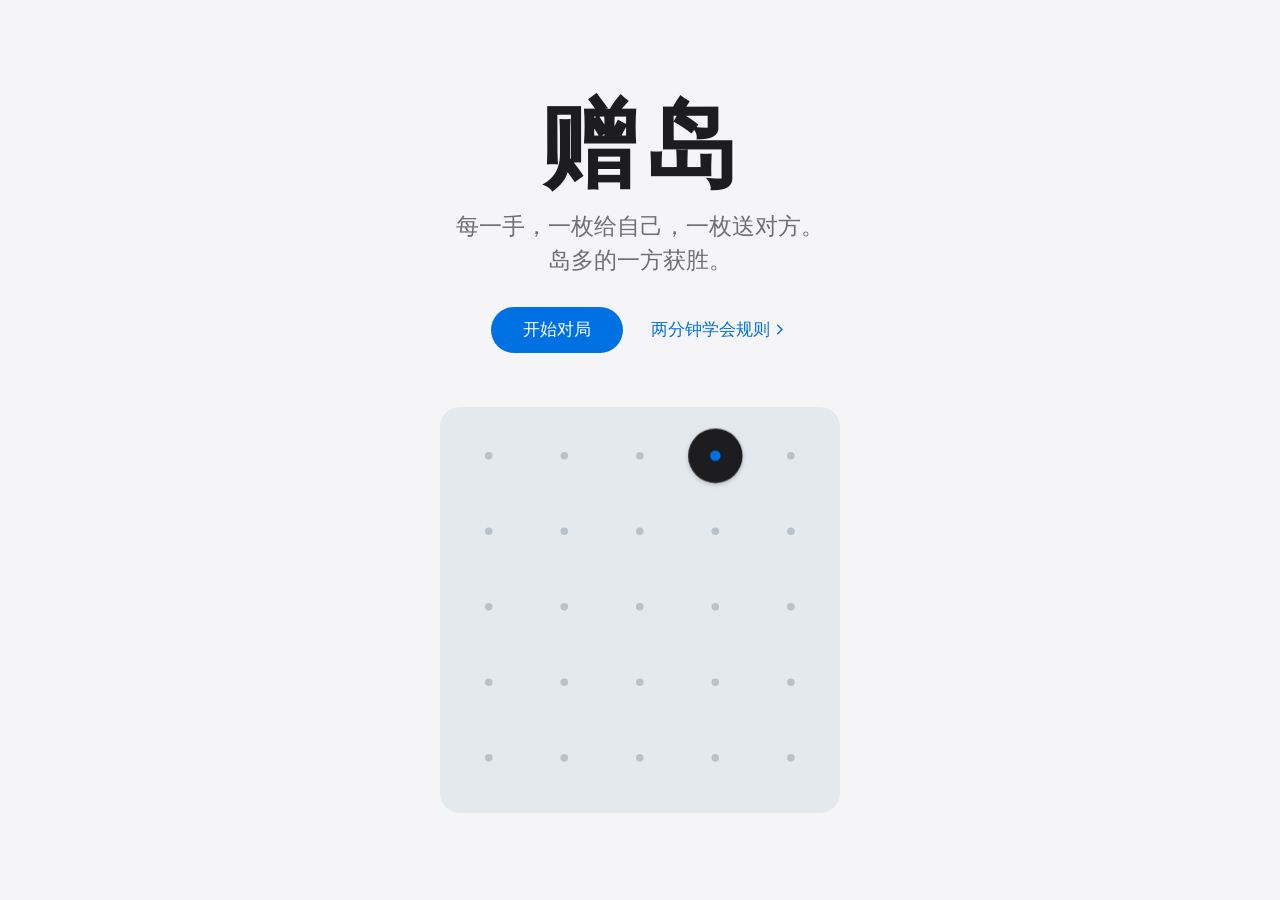
==== frontend/index.html @ db605654 "前端：新增首页与交互式规则教学 - 首页：开始/继续对局、进入规则教学，5×5 演示棋盘自动对弈 - 规则教学：五课动手练习（落子、成岛、计分、终局数岛、小结），带即时反馈与重试 - 抽出共享的棋盘渲" ====
<!doctype html>
<html lang="zh-CN">
<head>
  <meta charset="utf-8">
  <meta name="viewport" content="width=device-width, initial-scale=1, viewport-fit=cover">
  <meta name="color-scheme" content="light dark">
  <meta name="theme-color" content="#F5F5F7" media="(prefers-color-scheme: light)">
  <meta name="theme-color" content="#000000" media="(prefers-color-scheme: dark)">
  <title>赠岛</title>
  <link rel="icon" href="data:image/svg+xml,%3Csvg xmlns='http://www.w3.org/2000/svg' viewBox='0 0 64 64'%3E%3Crect width='64' height='64' rx='14' fill='%23E4E9ED'/%3E%3Cpath d='M18 26h28v12H18z' fill='%231D1D1F'/%3E%3Ccircle cx='20' cy='32' r='12' fill='%231D1D1F'/%3E%3Ccircle cx='44' cy='32' r='12' fill='%231D1D1F'/%3E%3C/svg%3E">
  <link rel="stylesheet" href="style.css">
  <script type="module" src="app.js"></script>
</head>
<body>
  <section class="view home" id="view-home" hidden>
    <main class="home-inner">
      <h1 class="home-title rise" style="--i: 0">赠岛</h1>
      <p class="home-lede rise" style="--i: 1">每一手，一枚给自己，一枚送对方。<br>岛多的一方获胜。</p>
      <div class="home-ctas rise" style="--i: 2">
        <button type="button" class="cta" id="home-play">开始对局</button>
        <button type="button" class="link" id="home-learn"><span>两分钟学会规则</span><svg viewBox="0 0 24 24" aria-hidden="true"><path d="m9.5 6 6 6-6 6"/></svg></button>
      </div>
      <p class="home-meta rise" id="home-meta" style="--i: 3" hidden>
        <span id="home-meta-text"></span>
        <button type="button" class="link small" id="home-new">新对局</button>
      </p>
      <div class="hero rise" style="--i: 3">
        <div class="board demo" id="hero-board" aria-hidden="true"><svg></svg></div>
      </div>
    </main>
  </section>

  <section class="view learn" id="view-learn" hidden>
    <header class="learn-bar">
      <button class="icon-btn" id="learn-close" type="button" aria-label="关闭教程" title="关闭（Esc）">
        <svg viewBox="0 0 24 24" aria-hidden="true"><path d="M7 7l10 10M17 7 7 17"/></svg>
      </button>
      <nav class="progress" id="learn-progress" aria-label="课程进度"></nav>
      <span aria-hidden="true"></span>
    </header>
    <main class="lesson">
      <div class="lesson-text">
        <h2 id="lesson-title"></h2>
        <p id="lesson-body"></p>
      </div>
      <div class="lesson-stage" id="lesson-stage"></div>
      <p class="lesson-feedback" id="lesson-feedback" aria-live="polite"></p>
      <div class="lesson-actions">
        <button type="button" class="btn secondary" id="lesson-retry" hidden>再试一次</button>
        <button type="button" class="btn primary" id="lesson-next" disabled>继续</button>
      </div>
    </main>
  </section>

  <div class="view play" id="view-play" hidden>
  <header class="bar">
    <button class="wordmark" id="to-home" type="button" aria-label="返回首页" title="返回首页">
      <svg viewBox="0 0 24 24" aria-hidden="true"><path d="m14.5 6-6 6 6 6"/></svg><span>赠岛</span>
    </button>
    <div class="actions">
      <button class="icon-btn" id="to-learn" type="button" aria-label="学习规则" title="学习规则">
        <svg viewBox="0 0 24 24" aria-hidden="true"><circle cx="12" cy="12" r="9"/><path d="M9.6 9.4a2.5 2.5 0 0 1 4.85.85c0 1.7-2.45 2.15-2.45 3.75"/><path d="M12 17.2v.1"/></svg>
      </button>
      <button class="icon-btn" id="undo" type="button" aria-label="悔棋" title="悔棋（⌘Z）" disabled>
        <svg viewBox="0 0 24 24" aria-hidden="true"><path d="M9 14 4 9l5-5"/><path d="M4 9h10.5a5.5 5.5 0 0 1 0 11H11"/></svg>
      </button>
      <button class="pill" id="new" type="button">新对局</button>
    </div>
  </header>

  <main class="stage">
    <div class="banner" id="banner" role="status" hidden>
      <span id="banner-text"></span>
      <button type="button" id="banner-action">重试</button>
    </div>

    <section class="scoreboard" aria-label="比分">
      <div class="side" id="side-1" data-color="1">
        <div class="who"><span class="chip" data-color="1"></span><span class="name" id="name-1">你</span></div>
        <div class="score"><span class="num" id="score-1">0</span><span class="unit">岛</span><span class="delta" id="delta-1"></span></div>
      </div>
      <div class="clock">
        <div class="moves"><span id="move-no">0</span><span class="of">/ 40 手</span></div>
        <div class="balance" id="balance" hidden title="AI 对局势的估计，不是胜率"><i></i></div>
      </div>
      <div class="side right" id="side-2" data-color="2">
        <div class="who"><span class="name" id="name-2">进阶</span><span class="chip" data-color="2"></span></div>
        <div class="score"><span class="delta" id="delta-2"></span><span class="num" id="score-2">0</span><span class="unit">岛</span></div>
      </div>
    </section>

    <div class="board" id="board" tabindex="0" role="application"
         aria-label="棋盘。方向键移动，空格或回车落子，Esc 取消。" aria-describedby="hint">
      <svg id="svg" viewBox="0 0 900 900" aria-hidden="true"></svg>
    </div>

    <p class="hint" id="hint"></p>
  </main>

  </div>

  <div class="sr-only" id="announce" aria-live="polite"></div>

  <dialog id="setup" aria-labelledby="setup-title">
    <form method="dialog" id="setup-form">
      <h2 id="setup-title" tabindex="-1" autofocus>新对局</h2>
      <p class="rules">每一手同时落两枚子：一枚给自己，一枚送给对方。相连的同色棋子是一座岛，棋盘只剩一个空格时，岛多的一方获胜。
        <button type="button" class="link small" id="setup-learn"><span>手把手学一遍</span><svg viewBox="0 0 24 24" aria-hidden="true"><path d="m9.5 6 6 6-6 6"/></svg></button>
      </p>

      <div class="field">
        <span class="label" id="lbl-opponent">对手</span>
        <div class="seg" role="radiogroup" aria-labelledby="lbl-opponent">
          <label><input type="radio" name="opponent" value="level1"><span>入门</span></label>
          <label><input type="radio" name="opponent" value="level2"><span>初级</span></label>
          <label><input type="radio" name="opponent" value="level3"><span>进阶</span></label>
          <label><input type="radio" name="opponent" value="best"><span>最强</span></label>
          <label><input type="radio" name="opponent" value="human"><span>双人</span></label>
          <i class="seg-thumb" aria-hidden="true"></i>
        </div>
      </div>

      <div class="collapse" id="ai-fields">
        <div class="collapse-inner">
          <div class="field">
            <span class="label" id="lbl-color">你执</span>
            <div class="seg" role="radiogroup" aria-labelledby="lbl-color">
              <label><input type="radio" name="color" value="1"><span>黑子先行</span></label>
              <label><input type="radio" name="color" value="2"><span>白子后行</span></label>
              <i class="seg-thumb" aria-hidden="true"></i>
            </div>
          </div>
          <div class="field">
            <span class="label" id="lbl-think">AI 思考</span>
            <div class="seg" role="radiogroup" aria-labelledby="lbl-think">
              <label><input type="radio" name="think" value="fast"><span>快</span></label>
              <label><input type="radio" name="think" value="normal"><span>标准</span></label>
              <label><input type="radio" name="think" value="deep"><span>深入</span></label>
              <i class="seg-thumb" aria-hidden="true"></i>
            </div>
            <p class="note" id="think-note"></p>
          </div>
        </div>
      </div>

      <div class="buttons">
        <button type="button" class="btn secondary" id="setup-cancel">取消</button>
        <button type="submit" class="btn primary" id="setup-start">开始对局</button>
      </div>
    </form>
  </dialog>

  <dialog id="result" aria-labelledby="result-title">
    <div class="result-body">
      <h2 id="result-title" tabindex="-1" autofocus>你赢了</h2>
      <p class="final" id="result-score"></p>
      <div class="buttons">
        <button type="button" class="btn secondary" id="result-board">查看棋盘</button>
        <button type="button" class="btn primary" id="result-again">再来一局</button>
      </div>
    </div>
  </dialog>
</body>
</html>
---- frontend/style.css ----
:root {
  --bg: #F5F5F7;
  --ink: #1D1D1F;
  --ink-2: #6E6E73;
  --ink-3: #A1A1A6;
  --hair: rgba(0, 0, 0, 0.08);
  --fill: rgba(118, 118, 128, 0.12);
  --accent: #0071E3;
  --accent-ink: #FFFFFF;
  --warn: #C25E00;

  --sea: #E4E9ED;
  --sea-dot: #B8C2CA;
  --black: #1D1D1F;
  --white: #FFFFFF;
  --ghost-black: color-mix(in srgb, var(--black) 42%, var(--sea));
  --ghost-white: color-mix(in srgb, var(--white) 70%, var(--sea));

  --sheet: rgba(255, 255, 255, 0.82);
  --thumb: #FFFFFF;
  --thumb-shadow: 0 3px 8px rgba(0, 0, 0, 0.12), 0 0 0 0.5px rgba(0, 0, 0, 0.04);

  --shadow-black: drop-shadow(0 2px 3px rgba(0, 0, 0, 0.22));
  --shadow-white: drop-shadow(0 0.6px 0.4px rgba(0, 0, 0, 0.32)) drop-shadow(0 2px 4px rgba(40, 55, 70, 0.16));

  --spring: cubic-bezier(0.34, 1.56, 0.64, 1);
  --ease: cubic-bezier(0.25, 0.1, 0.25, 1);
  --ease-out: cubic-bezier(0.22, 1, 0.36, 1);

  --font: -apple-system, BlinkMacSystemFont, "SF Pro Text", "Inter", "PingFang SC", "Hiragino Sans GB", "Noto Sans CJK SC", "Microsoft YaHei", sans-serif;
  --font-display: -apple-system, BlinkMacSystemFont, "SF Pro Display", "Inter Display", "Inter", "PingFang SC", sans-serif;

  color-scheme: light dark;
}

@media (prefers-color-scheme: dark) {
  :root {
    --bg: #000000;
    --ink: #F5F5F7;
    --ink-2: #98989D;
    --ink-3: #636366;
    --hair: rgba(255, 255, 255, 0.1);
    --fill: rgba(118, 118, 128, 0.24);
    --accent: #0A84FF;
    --warn: #FF9F0A;

    --sea: #2E363D;
    --sea-dot: #4F5B65;
    --black: #0B0C0D;
    --white: #ECECEF;
    --ghost-black: color-mix(in srgb, var(--black) 55%, var(--sea));
    --ghost-white: color-mix(in srgb, var(--white) 38%, var(--sea));

    --sheet: rgba(30, 30, 32, 0.78);
    --thumb: #636366;
    --thumb-shadow: 0 3px 8px rgba(0, 0, 0, 0.3);

    --shadow-black: drop-shadow(0 2px 4px rgba(0, 0, 0, 0.5));
    --shadow-white: drop-shadow(0 2px 4px rgba(0, 0, 0, 0.55));
  }
}

* { box-sizing: border-box; }

html, body { margin: 0; }

body {
  min-height: 100vh;
  min-height: 100svh;
  display: flex;
  flex-direction: column;
  background: var(--bg);
  color: var(--ink);
  font-family: var(--font);
  font-size: 15px;
  line-height: 1.45;
  -webkit-font-smoothing: antialiased;
  -webkit-tap-highlight-color: transparent;
}

button { font: inherit; color: inherit; }

.sr-only {
  position: absolute; width: 1px; height: 1px; overflow: hidden;
  clip: rect(0 0 0 0); white-space: nowrap;
}

/* ---------- Header ---------- */

.bar {
  width: 100%;
  max-width: 1040px;
  margin: 0 auto;
  display: flex;
  align-items: center;
  justify-content: space-between;
  padding: max(14px, env(safe-area-inset-top)) 20px 6px;
}

.wordmark {
  display: inline-flex;
  align-items: center;
  gap: 1px;
  margin-left: -8px;
  padding: 4px 10px 4px 4px;
  border: 0;
  border-radius: 10px;
  background: none;
  cursor: pointer;
  font-family: var(--font-display);
  font-size: 21px;
  font-weight: 600;
  letter-spacing: 0.04em;
  transition: background-color 0.2s var(--ease), transform 0.2s var(--ease);
}
.wordmark svg {
  width: 20px; height: 20px;
  fill: none; stroke: var(--ink-2); stroke-width: 2.2;
  stroke-linecap: round; stroke-linejoin: round;
  transition: transform 0.3s var(--ease-out);
}
.wordmark:active { transform: scale(0.96); }
@media (hover: hover) {
  .wordmark:hover { background: var(--fill); }
  .wordmark:hover svg { transform: translateX(-2px); }
}

.actions { display: flex; align-items: center; gap: 8px; }

.icon-btn, .pill {
  border: 0;
  cursor: pointer;
  background: var(--fill);
  transition: background-color 0.2s var(--ease), opacity 0.2s var(--ease), transform 0.2s var(--ease);
}
.icon-btn:active:not(:disabled), .pill:active, .btn:active { transform: scale(0.96); }

.icon-btn {
  width: 34px; height: 34px;
  border-radius: 50%;
  display: grid; place-items: center;
}
.icon-btn svg {
  width: 18px; height: 18px;
  fill: none; stroke: currentColor; stroke-width: 2;
  stroke-linecap: round; stroke-linejoin: round;
}
.icon-btn:disabled { opacity: 0.35; cursor: default; }

.pill {
  height: 34px;
  padding: 0 16px;
  border-radius: 17px;
  font-size: 14px;
  font-weight: 500;
}

@media (hover: hover) {
  .icon-btn:hover:not(:disabled), .pill:hover { background: color-mix(in srgb, var(--fill), var(--ink) 6%); }
}

:focus-visible {
  outline: 3px solid color-mix(in srgb, var(--accent) 55%, transparent);
  outline-offset: 2px;
}

/* ---------- Stage ---------- */

.stage {
  --board: max(288px, min(calc(100vw - 32px), calc(100svh - 236px), 600px));
  flex: 1;
  display: flex;
  flex-direction: column;
  align-items: center;
  justify-content: center;
  gap: 18px;
  padding: 8px 16px max(28px, env(safe-area-inset-bottom));
}

.banner {
  display: flex;
  align-items: center;
  gap: 12px;
  max-width: var(--board);
  padding: 8px 8px 8px 16px;
  border-radius: 14px;
  background: var(--fill);
  font-size: 14px;
  animation: drop-in 0.4s var(--ease-out);
}
.banner[hidden] { display: none; }
.banner button {
  flex: none;
  border: 0;
  border-radius: 10px;
  padding: 5px 12px;
  background: var(--accent);
  color: var(--accent-ink);
  font-size: 13px;
  font-weight: 500;
  cursor: pointer;
}

@keyframes drop-in {
  from { opacity: 0; transform: translateY(-6px); }
}

/* ---------- Scoreboard ---------- */

.scoreboard {
  width: var(--board);
  display: grid;
  grid-template-columns: 1fr auto 1fr;
  align-items: end;
  padding: 0 4px;
}

.side {
  display: flex;
  flex-direction: column;
  gap: 2px;
  opacity: 0.42;
  transition: opacity 0.35s var(--ease);
}
.side.active { opacity: 1; }
.side.right { align-items: flex-end; }

.who {
  display: flex;
  align-items: center;
  gap: 8px;
  font-size: 15px;
  font-weight: 500;
}

.chip {
  width: 14px; height: 14px;
  border-radius: 50%;
  background: var(--black);
}
.chip[data-color="2"] {
  background: var(--white);
  box-shadow: 0 0 0 0.5px rgba(0, 0, 0, 0.25), 0 1px 2px rgba(0, 0, 0, 0.15);
}
@media (prefers-color-scheme: dark) {
  .chip[data-color="1"] { box-shadow: 0 0 0 1px rgba(255, 255, 255, 0.35); }
}
.side.thinking .chip { animation: breathe 1.4s var(--ease) infinite; }

@keyframes breathe {
  50% { transform: scale(0.72); opacity: 0.55; }
}

.score {
  display: flex;
  align-items: baseline;
  gap: 4px;
  font-family: var(--font-display);
}
.num {
  display: inline-block;
  min-width: 1.15ch;
  font-size: clamp(40px, 9vw, 56px);
  font-weight: 600;
  line-height: 1;
  letter-spacing: -0.03em;
  font-variant-numeric: tabular-nums;
}
.side.right .num { text-align: right; }
.num.bump { animation: bump 0.45s var(--spring); }
@keyframes bump {
  from { transform: translateY(6px); opacity: 0.3; }
}
.unit { font-size: 14px; color: var(--ink-2); font-weight: 500; }

.delta {
  min-width: 2.2em;
  font-family: var(--font);
  font-size: 14px;
  font-weight: 600;
  font-variant-numeric: tabular-nums;
  color: var(--accent);
  opacity: 0;
  transform: translateY(3px);
  transition: opacity 0.18s var(--ease), transform 0.25s var(--ease-out);
}
.side.right .delta { text-align: right; }
.delta.show { opacity: 1; transform: none; }
.delta.down { color: var(--ink-2); }

.clock {
  display: flex;
  flex-direction: column;
  align-items: center;
  gap: 8px;
  padding-bottom: 6px;
}
.moves {
  font-size: 13px;
  color: var(--ink-2);
  font-variant-numeric: tabular-nums;
  white-space: nowrap;
}
.moves #move-no { color: var(--ink); font-weight: 600; margin-right: 3px; }

.balance {
  position: relative;
  width: 72px;
  height: 3px;
  border-radius: 2px;
  background: var(--fill);
  overflow: hidden;
}
.balance[hidden] { display: none; }
.balance::after {
  content: "";
  position: absolute; left: 50%; top: -1px; bottom: -1px;
  width: 1px; background: var(--ink-3);
}
.balance i {
  position: absolute; top: 0; bottom: 0; left: 50%;
  width: 50%;
  background: var(--ink);
  transform-origin: left center;
  transform: scaleX(0);
  transition: transform 0.6s var(--ease-out);
}

/* ---------- Board ---------- */

.board {
  position: relative;
  width: var(--board);
  aspect-ratio: 1;
  padding: calc(var(--board) * 0.028);
  border-radius: calc(var(--board) * 0.05);
  background: var(--sea);
  cursor: pointer;
  touch-action: manipulation;
  user-select: none;
  -webkit-user-select: none;
  outline: none;
  transition: box-shadow 0.25s var(--ease);
}
.board:focus-visible { box-shadow: 0 0 0 3px color-mix(in srgb, var(--accent) 45%, transparent); }
.board.locked { cursor: default; }
.board.nope { animation: nope 0.32s var(--ease); }
@keyframes nope {
  25% { transform: translateX(-4px); }
  75% { transform: translateX(4px); }
}

#svg { display: block; width: 100%; height: 100%; overflow: visible; }

.dot {
  fill: var(--sea-dot);
  transform-box: fill-box;
  transform-origin: center;
  transition: transform 0.3s var(--ease-out), opacity 0.2s var(--ease);
}
.dot.off { transform: scale(0); opacity: 0; }
.board.intro .dot { animation: dot-in 0.6s var(--ease-out) backwards; animation-delay: calc(var(--d) * 28ms); }
@keyframes dot-in {
  from { transform: scale(0); opacity: 0; }
}

.layer { transition: opacity 0.3s var(--ease); }
.layer.l1 { filter: var(--shadow-black); }
.layer.l2 { filter: var(--shadow-white); }
.l1 .stone, .l1 .bridge { fill: var(--black); }
.l2 .stone, .l2 .bridge { fill: var(--white); }

.stone, .bridge {
  transform-box: fill-box;
  transform-origin: center;
  opacity: 0;
  transition: transform 0.2s var(--ease), opacity 0.16s var(--ease), fill 0.3s var(--ease);
}
.stone { transform: scale(0.35); }
.bridge.h { transform: scaleX(0); }
.bridge.v { transform: scaleY(0); }

.stone.on, .stone.ghost {
  opacity: 1;
  transform: none;
  transition: transform 0.5s var(--spring), opacity 0.14s var(--ease), fill 0.3s var(--ease);
}
.bridge.on, .bridge.ghost {
  opacity: 1;
  transform: none;
  transition: transform 0.42s var(--ease-out) 0.08s, opacity 0.1s var(--ease) 0.08s, fill 0.3s var(--ease);
}
.stone.ghost { transform: scale(0.94); }
.l1 .ghost { fill: var(--ghost-black); }
.l2 .ghost { fill: var(--ghost-white); }

.l1 .lit, .l2 .lit { fill: var(--accent); transition-duration: 0.12s; }

.board[data-spot="1"] .l2,
.board[data-spot="2"] .l1 { opacity: 0.16; }

.mark { pointer-events: none; }
.ring {
  fill: none;
  stroke: var(--accent);
  stroke-width: 5;
  transform-box: fill-box;
  transform-origin: center;
  opacity: 0;
  transform: scale(0.7);
  transition: opacity 0.18s var(--ease), transform 0.4s var(--spring);
}
.ring.show { opacity: 1; transform: none; }
.focus-ring { stroke: color-mix(in srgb, var(--accent) 60%, transparent); stroke-width: 4; }
.focus-wrap { transition: transform 0.18s var(--ease-out); }

.last {
  fill: var(--accent);
  opacity: 0;
  transform-box: fill-box;
  transform-origin: center;
  transform: scale(0);
  transition: opacity 0.2s var(--ease), transform 0.35s var(--spring);
}
.last.show { opacity: 1; transform: none; transition-delay: 0.2s; }

/* ---------- Hint ---------- */

.hint {
  margin: 0;
  min-height: 1.45em;
  max-width: var(--board);
  text-align: center;
  font-size: 15px;
  color: var(--ink-2);
  transition: opacity 0.18s var(--ease);
}
.hint.swap { opacity: 0; }
.hint .ellipsis::after {
  content: "";
  display: inline-block;
  width: 1.2em;
  text-align: left;
  animation: ellipsis 1.2s steps(4) infinite;
}
@keyframes ellipsis {
  0% { content: ""; } 25% { content: "."; } 50% { content: ".."; } 75% { content: "..."; }
}

/* ---------- Dialogs ---------- */

dialog {
  width: min(440px, calc(100vw - 32px));
  max-width: none;
  padding: 0;
  border: 0;
  border-radius: 22px;
  color: var(--ink);
  background: var(--sheet);
  -webkit-backdrop-filter: blur(30px) saturate(180%);
  backdrop-filter: blur(30px) saturate(180%);
  box-shadow: 0 24px 70px rgba(0, 0, 0, 0.22), 0 0 0 0.5px var(--hair);
}
dialog[open] { animation: sheet-in 0.48s var(--ease-out); }
dialog.closing { animation: sheet-out 0.22s var(--ease) forwards; }
dialog::backdrop {
  background: rgba(0, 0, 0, 0.16);
  animation: fade-in 0.3s var(--ease);
}
dialog.closing::backdrop { animation: fade-out 0.22s var(--ease) forwards; }

@keyframes sheet-in { from { opacity: 0; transform: translateY(14px) scale(0.97); } }
@keyframes sheet-out { to { opacity: 0; transform: translateY(8px) scale(0.98); } }
@keyframes fade-in { from { opacity: 0; } }
@keyframes fade-out { to { opacity: 0; } }

@media (max-width: 560px) {
  dialog {
    width: 100%;
    margin: auto 0 0;
    border-radius: 22px 22px 0 0;
    padding-bottom: env(safe-area-inset-bottom);
  }
  @keyframes sheet-in { from { transform: translateY(100%); } }
  @keyframes sheet-out { to { transform: translateY(100%); } }
}

dialog form, .result-body { padding: 26px 24px 20px; }

dialog h2 {
  margin: 0 0 6px;
  font-family: var(--font-display);
  font-size: 24px;
  font-weight: 600;
  letter-spacing: -0.01em;
}

.rules {
  margin: 0 0 22px;
  color: var(--ink-2);
  font-size: 14px;
  line-height: 1.6;
}

.field { display: grid; gap: 8px; margin-bottom: 18px; }
.label { font-size: 13px; font-weight: 500; color: var(--ink-2); }
.note { margin: 0; font-size: 12px; color: var(--ink-3); min-height: 1.4em; }

.seg {
  --count: 2;
  --index: 0;
  position: relative;
  display: grid;
  grid-auto-flow: column;
  grid-auto-columns: 1fr;
  padding: 2px;
  border-radius: 10px;
  background: var(--fill);
}
.seg label {
  position: relative;
  z-index: 1;
  display: grid;
  place-items: center;
  height: 32px;
  border-radius: 8px;
  font-size: 13px;
  font-weight: 500;
  cursor: pointer;
  white-space: nowrap;
}
.seg input { position: absolute; opacity: 0; pointer-events: none; }
.seg label:has(input:focus-visible) { outline: 3px solid color-mix(in srgb, var(--accent) 55%, transparent); }
.seg label:has(input:checked) { font-weight: 600; }
.seg-thumb {
  position: absolute;
  top: 2px; bottom: 2px; left: 2px;
  width: calc((100% - 4px) / var(--count));
  border-radius: 8px;
  background: var(--thumb);
  box-shadow: var(--thumb-shadow);
  transform: translateX(calc(100% * var(--index)));
  transition: transform 0.38s var(--ease-out);
}

.collapse {
  display: grid;
  grid-template-rows: 1fr;
  transition: grid-template-rows 0.35s var(--ease-out), opacity 0.25s var(--ease);
}
.collapse.closed { grid-template-rows: 0fr; opacity: 0; }
.collapse-inner { overflow: hidden; min-height: 0; }

.buttons {
  display: grid;
  grid-template-columns: 1fr 1fr;
  gap: 10px;
  margin-top: 8px;
}
.buttons.single { grid-template-columns: 1fr; }
.btn {
  height: 46px;
  border: 0;
  border-radius: 12px;
  font-size: 16px;
  font-weight: 500;
  cursor: pointer;
  transition: transform 0.2s var(--ease), filter 0.2s var(--ease);
}
.btn.primary { background: var(--accent); color: var(--accent-ink); }
.btn.secondary { background: var(--fill); }
.btn[hidden] { display: none; }
@media (hover: hover) {
  .btn:hover { filter: brightness(1.06); }
}

.result-body { text-align: center; padding-top: 34px; }
.result-body h2 { font-size: 30px; }
.final {
  margin: 0 0 26px;
  color: var(--ink-2);
  font-size: 15px;
  font-variant-numeric: tabular-nums;
}

@media (max-width: 420px) {
  .bar { padding-left: 16px; padding-right: 16px; }
  .stage { gap: 14px; }
}

@media (prefers-reduced-motion: reduce) {
  *, *::before, *::after {
    animation-duration: 0.01ms !important;
    animation-iteration-count: 1 !important;
    transition-duration: 0.01ms !important;
    transition-delay: 0s !important;
  }
}

dialog h2:focus { outline: none; }

@media (max-width: 560px) and (min-height: 700px) {
  .stage { justify-content: flex-start; padding-top: 7vh; }
}

/* ---------- Views ---------- */

::selection { background: color-mix(in srgb, var(--accent) 24%, transparent); }

.view {
  flex: 1;
  display: flex;
  flex-direction: column;
  min-height: 100vh;
  min-height: 100svh;
}
.view[hidden] { display: none; }
.view-enter { animation: view-in 0.5s var(--ease-out); }
@keyframes view-in { from { opacity: 0; transform: scale(1.012); filter: blur(6px); } }

::view-transition-old(root) { animation: vt-out 0.24s var(--ease) both; }
::view-transition-new(root) { animation: vt-in 0.5s var(--ease-out) both; }
@keyframes vt-out { to { opacity: 0; transform: scale(0.985); filter: blur(4px); } }
@keyframes vt-in { from { opacity: 0; transform: scale(1.012); filter: blur(6px); } }

/* The sea under every board morphs from one view to the next. */
#hero-board, #board, .lesson-board .board { view-transition-name: sea; }
::view-transition-group(sea) { animation-duration: 0.6s; animation-timing-function: var(--ease-out); }
::view-transition-old(sea), ::view-transition-new(sea) { height: 100%; animation-duration: 0.45s; }

.link {
  display: inline-flex;
  align-items: center;
  gap: 1px;
  padding: 6px 2px;
  border: 0;
  background: none;
  color: var(--accent);
  font-size: 17px;
  cursor: pointer;
}
.link svg {
  width: 17px; height: 17px;
  fill: none; stroke: currentColor; stroke-width: 2.2;
  stroke-linecap: round; stroke-linejoin: round;
  transition: transform 0.3s var(--ease-out);
}
.link.small { font-size: inherit; padding: 0; }
.link.small svg { width: 14px; height: 14px; }
@media (hover: hover) {
  .link:hover span, .link.small:hover { text-decoration: underline; text-underline-offset: 3px; }
  .link:hover svg { transform: translateX(2px); }
}

/* ---------- Home ---------- */

.home {
  align-items: center;
  justify-content: center;
  padding: max(40px, env(safe-area-inset-top)) 16px max(32px, env(safe-area-inset-bottom));
}

.home-inner {
  --board: max(220px, min(calc(100vw - 48px), calc(100svh - 420px), 400px));
  display: flex;
  flex-direction: column;
  align-items: center;
  text-align: center;
}

.home-title {
  margin: 0;
  font-family: var(--font-display);
  font-size: clamp(60px, 12vw, 96px);
  font-weight: 700;
  line-height: 1.05;
  letter-spacing: 0.06em;
  text-indent: 0.06em;
}

.home-lede {
  margin: 14px 0 0;
  font-size: clamp(19px, 2.4vw, 23px);
  font-weight: 500;
  line-height: 1.45;
  color: var(--ink-2);
  text-wrap: balance;
}

.home-ctas {
  display: flex;
  flex-wrap: wrap;
  align-items: center;
  justify-content: center;
  gap: 14px 26px;
  margin-top: 30px;
}

.cta {
  height: 46px;
  min-width: 132px;
  padding: 0 26px;
  border: 0;
  border-radius: 23px;
  background: var(--accent);
  color: var(--accent-ink);
  font-size: 17px;
  font-weight: 500;
  cursor: pointer;
  transition: transform 0.2s var(--ease), filter 0.2s var(--ease);
}
.cta:active { transform: scale(0.96); }
@media (hover: hover) {
  .cta:hover { filter: brightness(1.08); }
}

.home-meta {
  display: flex;
  align-items: baseline;
  gap: 6px;
  margin: 14px 0 0;
  font-size: 13px;
  color: var(--ink-2);
  font-variant-numeric: tabular-nums;
}
.home-meta[hidden] { display: none; }

.hero { margin-top: clamp(28px, 6svh, 60px); }
.board.demo { cursor: default; }

.rise { animation: rise 0.9s var(--ease-out) backwards; animation-delay: calc(var(--i) * 80ms + 60ms); }
@keyframes rise { from { opacity: 0; transform: translateY(14px); filter: blur(8px); } }

/* ---------- Learn ---------- */

.learn { padding: 0 20px max(24px, env(safe-area-inset-bottom)); }

.learn-bar {
  width: 100%;
  max-width: 1040px;
  margin: 0 auto;
  display: grid;
  grid-template-columns: 34px 1fr 34px;
  align-items: center;
  padding: max(14px, env(safe-area-inset-top)) 0 6px;
}

.progress { display: flex; justify-content: center; gap: 6px; }
.capsule {
  position: relative;
  width: 8px;
  height: 8px;
  padding: 0;
  border: 0;
  border-radius: 4px;
  background: color-mix(in srgb, var(--ink-3) 40%, transparent);
  cursor: pointer;
  transition: width 0.5s var(--ease-out), background-color 0.3s var(--ease);
}
.capsule::after { content: ""; position: absolute; inset: -12px -3px; }
.capsule.done { background: var(--ink-2); }
.capsule.current { width: 28px; background: var(--ink); }
@media (hover: hover) {
  .capsule:not(.current):hover { background: var(--ink-2); }
}

.lesson {
  --board: max(232px, min(calc(100vw - 40px), calc(100svh - 440px), 380px));
  flex: 1;
  width: 100%;
  max-width: 1000px;
  margin: 0 auto;
  display: grid;
  grid-template-areas: "text" "stage" "feedback" "actions";
  justify-items: center;
  align-content: center;
  gap: 18px;
  padding: 12px 0 8px;
  text-align: center;
}
.lesson.leaving { animation: lesson-out 0.2s var(--ease) forwards; }
.lesson.entering { animation: lesson-in 0.55s var(--ease-out); }
@keyframes lesson-out { to { opacity: 0; transform: translateX(var(--dx)); filter: blur(6px); } }
@keyframes lesson-in { from { opacity: 0; transform: translateX(var(--dx)); filter: blur(8px); } }

.lesson-text { grid-area: text; }
.lesson-text h2 {
  margin: 0 0 8px;
  font-family: var(--font-display);
  font-size: clamp(28px, 5vw, 40px);
  font-weight: 600;
  line-height: 1.15;
  letter-spacing: -0.01em;
  text-wrap: balance;
}
.lesson-text p {
  margin: 0 auto;
  max-width: 28em;
  font-size: 16px;
  line-height: 1.65;
  color: var(--ink-2);
  text-wrap: pretty;
}

.lesson-stage { grid-area: stage; display: grid; justify-items: center; }
.lesson-board { display: grid; justify-items: center; gap: 10px; }
.board-head {
  height: 36px;
  display: flex;
  align-items: center;
  justify-content: center;
}

.tally {
  display: flex;
  align-items: center;
  gap: 26px;
  font-size: 14px;
  color: var(--ink-2);
  animation: drop-in 0.4s var(--ease-out);
}
.tally-side { display: inline-flex; align-items: center; gap: 6px; }
.tally-side .chip { margin-right: 2px; }
.tally-num {
  display: inline-block;
  min-width: 1ch;
  font-family: var(--font-display);
  font-size: 26px;
  font-weight: 600;
  line-height: 1;
  color: var(--ink);
  font-variant-numeric: tabular-nums;
}
.tally-num.bump { animation: bump 0.45s var(--spring); }
.tally .delta { min-width: 2em; text-align: left; }
.tally.counter { gap: 6px; font-size: 15px; }
.tally.counter .tally-num { font-size: 22px; margin-left: 2px; }

.lesson-feedback {
  grid-area: feedback;
  display: flex;
  align-items: flex-start;
  justify-content: center;
  gap: 8px;
  max-width: min(100%, 30em);
  min-height: 3em;
  margin: 0;
  font-size: 15px;
  line-height: 1.55;
  color: var(--ink-2);
  text-wrap: pretty;
  transition: opacity 0.16s var(--ease), color 0.3s var(--ease);
}
.lesson-feedback.swap { opacity: 0; }
.lesson-feedback[data-tone="ok"], .lesson-feedback[data-tone="warn"] { color: var(--ink); }
.lesson-feedback svg {
  flex: none;
  width: 18px; height: 18px;
  margin-top: 2px;
  fill: none; stroke: var(--accent); stroke-width: 1.8;
  stroke-linecap: round; stroke-linejoin: round;
}
.lesson-feedback[data-tone="warn"] svg { stroke: var(--warn); }
.lesson-feedback.again { animation: nudge 0.32s var(--ease); }
@keyframes nudge {
  30% { transform: translateX(-3px); }
  70% { transform: translateX(3px); }
}

.lesson-actions { grid-area: actions; display: flex; gap: 10px; }
.lesson-actions .btn { min-width: 132px; padding: 0 24px; }
.lesson-actions .btn:disabled { opacity: 0.32; cursor: default; filter: none; transform: none; }
.lesson-actions .btn.ready { animation: ready 0.6s var(--spring); }
@keyframes ready { from { transform: scale(0.9); } }

/* Lesson 2: islands found, and the island under the cursor. */
.l1 .found { fill: var(--accent); }
.l1 .peek { fill: color-mix(in srgb, var(--black) 62%, var(--accent)); }

.recap {
  display: grid;
  gap: 22px;
  width: min(100%, 460px);
  margin: 0;
  padding: 0;
  list-style: none;
  text-align: left;
}
.recap li {
  display: grid;
  grid-template-columns: 64px 1fr;
  gap: 16px;
  align-items: center;
  animation: rise 0.7s var(--ease-out) backwards;
}
.recap li:nth-child(2) { animation-delay: 90ms; }
.recap li:nth-child(3) { animation-delay: 180ms; }
.recap svg {
  width: 64px; height: 40px;
  padding: 4px 6px;
  border-radius: 10px;
  background: var(--sea);
  box-sizing: border-box;
}
.recap .s1 { fill: var(--black); }
.recap .s2 { fill: var(--white); }
.recap b { display: block; font-size: 17px; font-weight: 600; }
.recap span { font-size: 15px; color: var(--ink-2); }

@media (min-width: 880px) and (min-height: 560px) {
  .lesson {
    --board: max(300px, min(calc(100svh - 230px), 46vw, 460px));
    grid-template-columns: minmax(0, 1fr) auto;
    grid-template-rows: 1fr auto 1fr;
    grid-template-areas: "text stage" "feedback stage" "actions stage";
    justify-items: start;
    align-content: center;
    column-gap: 72px;
    row-gap: 22px;
    text-align: left;
  }
  .lesson-text { align-self: end; }
  .lesson-text p { margin: 0; }
  .lesson-feedback { justify-content: flex-start; }
  .lesson-actions { align-self: start; }
  .lesson-stage { align-self: center; }
}

@media (max-width: 420px) {
  .learn { padding-left: 16px; padding-right: 16px; }
  .lesson { gap: 14px; }
  .lesson-actions { width: 100%; }
  .lesson-actions .btn { flex: 1; min-width: 0; }
}
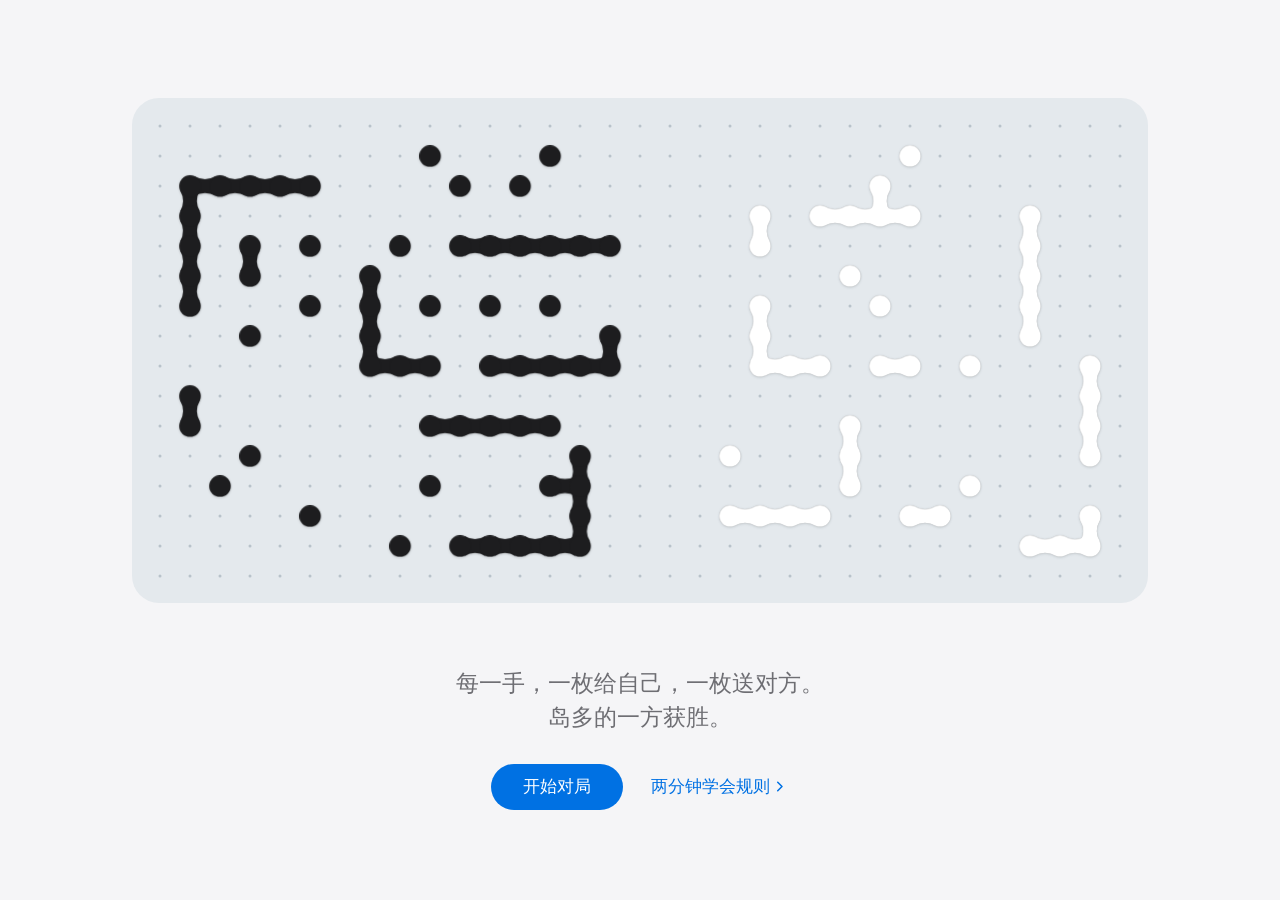
==== commit c66a04ed: "前端：棋子标题、标题对弈 AI 与岛主印彩蛋 - 首页标题“赠岛”由黑白棋子拼成，开场时棋子在字形上随机落下；宽屏横排、竖屏手机竖排 - 标题即棋盘：玩家执黑，与浏览器端的较弱 AI（title-ai" ====
--- a/frontend/index.html
+++ b/frontend/index.html
@@ -14,7 +14,19 @@
 <body>
   <section class="view home" id="view-home" hidden>
     <main class="home-inner">
-      <h1 class="home-title rise" style="--i: 0">赠岛</h1>
+      <h1 class="sr-only">赠岛</h1>
+      <div class="masthead" id="masthead">
+        <button type="button" class="corner-seal" id="corner-seal" hidden aria-label="岛主之印：你在标题上赢过一局。打开" title="岛主之印">
+          <span class="seal"><svg aria-hidden="true"></svg></span>
+        </button>
+        <div class="title-caption">
+          <div class="title-tally" id="title-tally"></div>
+          <p class="title-hint" id="title-hint" aria-live="polite"></p>
+          <button type="button" class="link small title-restore" id="title-restore" hidden>
+            <svg viewBox="0 0 24 24" aria-hidden="true"><path d="M4.5 12a7.5 7.5 0 1 0 2.2-5.3L4.5 8.9"/><path d="M4.5 4.5v4.4h4.4"/></svg><span>复原</span>
+          </button>
+        </div>
+      </div>
       <p class="home-lede rise" style="--i: 1">每一手，一枚给自己，一枚送对方。<br>岛多的一方获胜。</p>
       <div class="home-ctas rise" style="--i: 2">
         <button type="button" class="cta" id="home-play">开始对局</button>
@@ -24,8 +36,23 @@
         <span id="home-meta-text"></span>
         <button type="button" class="link small" id="home-new">新对局</button>
       </p>
-      <div class="hero rise" style="--i: 3">
-        <div class="board demo" id="hero-board" aria-hidden="true"><svg></svg></div>
+    </main>
+  </section>
+
+  <section class="view egg" id="view-egg" hidden>
+    <main class="egg-inner">
+      <div class="egg-art">
+        <p class="egg-inscription" id="egg-inscription"></p>
+        <div class="seal" id="egg-seal" role="img" aria-label="朱红色的印章，印文“岛主”"><svg aria-hidden="true"></svg></div>
+      </div>
+      <div class="egg-text">
+        <h1 class="egg-title" id="egg-title">你赢了标题。</h1>
+        <p class="egg-body" id="egg-body"></p>
+        <p class="egg-score" id="egg-score"></p>
+        <div class="egg-actions">
+          <button type="button" class="cta" id="egg-home">回到首页</button>
+          <button type="button" class="link" id="egg-play"><span>和最强的 AI 下一局</span><svg viewBox="0 0 24 24" aria-hidden="true"><path d="m9.5 6 6 6-6 6"/></svg></button>
+        </div>
       </div>
     </main>
   </section>
--- a/frontend/style.css
+++ b/frontend/style.css
@@ -9,6 +9,13 @@
   --accent-ink: #FFFFFF;
   --warn: #C25E00;
 
+  /* The easter egg: vermilion seal on paper. */
+  --paper: #F3EEE5;
+  --paper-ink: #2A2320;
+  --paper-ink-2: #74685E;
+  --seal: #C23B2A;
+  --seal-shadow: 0 1px 1px rgba(80, 20, 10, 0.22), 0 18px 36px -16px rgba(110, 30, 15, 0.55);
+
   --sea: #E4E9ED;
   --sea-dot: #B8C2CA;
   --black: #1D1D1F;
@@ -29,6 +36,7 @@
 
   --font: -apple-system, BlinkMacSystemFont, "SF Pro Text", "Inter", "PingFang SC", "Hiragino Sans GB", "Noto Sans CJK SC", "Microsoft YaHei", sans-serif;
   --font-display: -apple-system, BlinkMacSystemFont, "SF Pro Display", "Inter Display", "Inter", "PingFang SC", sans-serif;
+  --font-serif: "Songti SC", "STSong", "Noto Serif CJK SC", "Source Han Serif SC", serif;
 
   color-scheme: light dark;
 }
@@ -43,6 +51,12 @@
     --fill: rgba(118, 118, 128, 0.24);
     --accent: #0A84FF;
     --warn: #FF9F0A;
+
+    --paper: #13110F;
+    --paper-ink: #EEE6DA;
+    --paper-ink-2: #A3978A;
+    --seal: #CC4535;
+    --seal-shadow: 0 1px 1px rgba(0, 0, 0, 0.5), 0 18px 36px -14px rgba(0, 0, 0, 0.8);
 
     --sea: #2E363D;
     --sea-dot: #4F5B65;
@@ -359,7 +373,7 @@
   transition: transform 0.3s var(--ease-out), opacity 0.2s var(--ease);
 }
 .dot.off { transform: scale(0); opacity: 0; }
-.board.intro .dot { animation: dot-in 0.6s var(--ease-out) backwards; animation-delay: calc(var(--d) * 28ms); }
+.board.intro .dot { animation: dot-in 0.6s var(--ease-out) backwards; animation-delay: calc(var(--d) * var(--dot-step, 28ms)); }
 @keyframes dot-in {
   from { transform: scale(0); opacity: 0; }
 }
@@ -624,9 +638,14 @@
 @keyframes vt-in { from { opacity: 0; transform: scale(1.012); filter: blur(6px); } }
 
 /* The sea under every board morphs from one view to the next. */
-#hero-board, #board, .lesson-board .board { view-transition-name: sea; }
+#title-board, #board, .lesson-board .board, #egg-seal { view-transition-name: sea; }
 ::view-transition-group(sea) { animation-duration: 0.6s; animation-timing-function: var(--ease-out); }
-::view-transition-old(sea), ::view-transition-new(sea) { height: 100%; animation-duration: 0.45s; }
+::view-transition-old(sea), ::view-transition-new(sea) {
+  width: 100%;
+  height: 100%;
+  object-fit: cover;
+  animation-duration: 0.45s;
+}
 
 .link {
   display: inline-flex;
@@ -661,25 +680,111 @@
 }
 
 .home-inner {
-  --board: max(220px, min(calc(100vw - 48px), calc(100svh - 420px), 400px));
   display: flex;
   flex-direction: column;
   align-items: center;
   text-align: center;
 }
 
-.home-title {
+/* The title is a board: 赠岛 written in stones, sized so the whole screen still fits. */
+.masthead {
+  display: grid;
+  justify-items: center;
+  animation: fade-in 0.5s var(--ease-out);
+}
+
+.board.title-board {
+  --cell: max(8px, min(
+    calc((100vw - 32px) / (var(--cols) + 0.84)),
+    calc((100svh - var(--reserve)) / (var(--rows) + 0.84)),
+    30px));
+  --pad: calc(var(--cell) * 0.42);
+  --dot-step: 12ms;
+  width: calc(var(--cols) * var(--cell) + 2 * var(--pad));
+  height: calc(var(--rows) * var(--cell) + 2 * var(--pad));
+  aspect-ratio: auto;
+  padding: var(--pad);
+  border-radius: calc(var(--cell) * 0.9);
+}
+
+/* Island counts, what to do next, and a way back to the bare title. */
+.title-caption {
+  width: 0;
+  min-width: 100%;
+  display: grid;
+  grid-template-columns: auto 1fr auto;
+  grid-template-areas: "tally hint restore";
+  align-items: center;
+  column-gap: 16px;
+  min-height: 40px;
+  margin-top: 6px;
+  padding: 0 6px;
+  font-size: 14px;
+  color: var(--ink-2);
+}
+.title-board[data-layout="down"] ~ .title-caption {
+  grid-template-columns: 1fr auto;
+  grid-template-areas: "tally restore" "hint hint";
+  row-gap: 2px;
+}
+.title-tally, .title-hint, .title-restore { opacity: 0; transition: opacity 0.6s var(--ease); }
+.masthead.ready .title-tally, .masthead.ready .title-hint, .masthead.ready .title-restore { opacity: 1; }
+.title-tally { grid-area: tally; }
+.title-tally .tally { gap: 18px; animation: none; }
+.title-tally .tally-num { font-size: 20px; }
+.title-tally .delta { min-width: 1.8em; font-size: 13px; }
+.title-hint {
+  grid-area: hint;
+  min-height: 1.45em;
   margin: 0;
-  font-family: var(--font-display);
-  font-size: clamp(60px, 12vw, 96px);
-  font-weight: 700;
-  line-height: 1.05;
-  letter-spacing: 0.06em;
-  text-indent: 0.06em;
+  text-align: right;
+  transition: opacity 0.16s var(--ease);
+}
+.title-board[data-layout="down"] ~ .title-caption .title-hint { text-align: left; }
+.title-hint.swap { opacity: 0; }
+.title-restore { grid-area: restore; gap: 4px; }
+.title-restore[hidden] { display: none; }
+.masthead.ready .title-restore:disabled { opacity: 0.4; cursor: default; }
+.title-restore svg { width: 15px; height: 15px; }
+.title-tally .tally-label { color: var(--ink); font-weight: 500; }
+.title-hint.thinking::after {
+  content: "";
+  display: inline-block;
+  width: 1.2em;
+  text-align: left;
+  animation: ellipsis 1.2s steps(4) infinite;
+}
+
+/* Once the title has been beaten, the seal sits on its corner like a chop on a painting. */
+.masthead { position: relative; }
+.corner-seal {
+  position: absolute;
+  right: -10px;
+  bottom: 40px;
+  z-index: 1;
+  padding: 0;
+  border: 0;
+  border-radius: 4px;
+  background: none;
+  cursor: pointer;
+  transform: rotate(-6deg);
+  filter: drop-shadow(0 2px 3px rgba(90, 20, 10, 0.28));
+  transition: transform 0.4s var(--spring), filter 0.3s var(--ease);
+}
+.corner-seal[hidden] { display: none; }
+.corner-seal .seal { --cell: 2px; transform: none; box-shadow: none; transition: none; }
+.corner-seal:active { transform: rotate(-4deg) scale(0.95); }
+.corner-seal.stamping { animation: stamp-on 0.75s var(--spring) backwards; animation-delay: 0.55s; }
+@keyframes stamp-on { from { opacity: 0; transform: rotate(-18deg) scale(2.4); } }
+@media (hover: hover) {
+  .corner-seal:hover { transform: rotate(-2deg) translateY(-3px) scale(1.06); filter: drop-shadow(0 6px 8px rgba(90, 20, 10, 0.3)); }
+}
+@media (hover: hover) {
+  .link.title-restore:hover svg { transform: rotate(-50deg); }
 }
 
 .home-lede {
-  margin: 14px 0 0;
+  margin: 18px 0 0;
   font-size: clamp(19px, 2.4vw, 23px);
   font-weight: 500;
   line-height: 1.45;
@@ -725,11 +830,143 @@
 }
 .home-meta[hidden] { display: none; }
 
-.hero { margin-top: clamp(28px, 6svh, 60px); }
-.board.demo { cursor: default; }
-
 .rise { animation: rise 0.9s var(--ease-out) backwards; animation-delay: calc(var(--i) * 80ms + 60ms); }
 @keyframes rise { from { opacity: 0; transform: translateY(14px); filter: blur(8px); } }
+
+/* ---------- Seal ---------- */
+
+/* White stones carved into vermilion: 岛 above 主, sized by --cell. */
+.seal {
+  --cell: 10px;
+  --pad: calc(var(--cell) * 0.95);
+  --white: #FFF5E8;
+  --shadow-white: none;
+  position: relative;
+  display: block;
+  width: calc(var(--cols, 13) * var(--cell) + 2 * var(--pad));
+  height: calc(var(--rows, 27) * var(--cell) + 2 * var(--pad));
+  padding: var(--pad);
+  border-radius: calc(var(--cell) * 0.9);
+  background: var(--seal);
+  box-shadow: var(--seal-shadow);
+  transform: perspective(900px) rotateX(var(--rx, 0deg)) rotateY(var(--ry, 0deg)) rotate(-2deg);
+  transition: transform 0.6s var(--ease-out);
+}
+.seal svg { display: block; width: 100%; height: 100%; overflow: visible; }
+
+/* Carving: the strokes are cut in writing order, then the seal is pressed and the ink spreads. */
+.seal { --carve-start: 0.55s; --carve-step: 13ms; --pressed: calc(var(--carve-start) + var(--stones, 99) * var(--carve-step) + 0.3s); }
+.seal.carve .stone { animation: carve-in 0.45s var(--ease-out) backwards; animation-delay: calc(var(--carve-start) + var(--k) * var(--carve-step)); }
+.seal.carve .bridge.h { animation: carve-h 0.36s var(--ease-out) backwards; animation-delay: calc(var(--carve-start) + 60ms + var(--k) * var(--carve-step)); }
+.seal.carve .bridge.v { animation: carve-v 0.36s var(--ease-out) backwards; animation-delay: calc(var(--carve-start) + 60ms + var(--k) * var(--carve-step)); }
+.seal.carve { animation: press 0.7s var(--ease-out); animation-delay: var(--pressed); }
+.seal::after {
+  content: "";
+  position: absolute;
+  inset: -16%;
+  z-index: -1;
+  border-radius: 50%;
+  background: radial-gradient(closest-side, color-mix(in srgb, var(--seal) 30%, transparent), transparent);
+  opacity: 0;
+  pointer-events: none;
+}
+.seal.carve::after { animation: bloom 1.1s var(--ease-out); animation-delay: var(--pressed); }
+@keyframes carve-in { from { opacity: 0; transform: scale(0.2); } }
+@keyframes carve-h { from { transform: scaleX(0); } }
+@keyframes carve-v { from { transform: scaleY(0); } }
+@keyframes press {
+  0% { transform: perspective(900px) rotate(-2deg) translateY(-8px) scale(1.03); }
+  35% { transform: perspective(900px) rotate(-2deg) scale(0.955); }
+}
+@keyframes bloom {
+  from { opacity: 1; transform: scale(0.8); }
+  to { opacity: 0; transform: scale(1.18); }
+}
+
+/* ---------- Easter egg ---------- */
+
+.egg {
+  align-items: center;
+  justify-content: center;
+  padding: max(40px, env(safe-area-inset-top)) 24px max(32px, env(safe-area-inset-bottom));
+  background: var(--paper);
+  color: var(--paper-ink);
+}
+.egg ::selection { background: color-mix(in srgb, var(--seal) 22%, transparent); }
+
+.egg-inner {
+  width: 100%;
+  max-width: 860px;
+  display: grid;
+  justify-items: center;
+  gap: 34px;
+  text-align: center;
+}
+
+.egg-art { display: flex; align-items: flex-start; gap: 16px; }
+.egg .seal { --cell: max(6px, min(calc((100svh - 480px) / 28.9), 13px)); }
+.egg-inscription {
+  margin: 4px 0 0;
+  writing-mode: vertical-rl;
+  font-family: var(--font-serif);
+  font-size: 15px;
+  letter-spacing: 0.3em;
+  color: var(--paper-ink-2);
+}
+
+.egg-title {
+  margin: 0;
+  font-family: var(--font-serif);
+  font-size: clamp(34px, 5vw, 52px);
+  font-weight: 700;
+  line-height: 1.2;
+  letter-spacing: 0.02em;
+}
+.egg-body {
+  max-width: 26em;
+  margin: 14px auto 0;
+  font-size: 16px;
+  line-height: 1.75;
+  color: var(--paper-ink-2);
+  text-wrap: pretty;
+}
+.egg-score {
+  margin: 14px 0 0;
+  font-size: 13px;
+  letter-spacing: 0.04em;
+  color: var(--paper-ink-2);
+  font-variant-numeric: tabular-nums;
+}
+.egg-actions {
+  display: flex;
+  flex-wrap: wrap;
+  align-items: center;
+  justify-content: center;
+  gap: 14px 26px;
+  margin-top: 28px;
+}
+.egg .cta { background: var(--paper-ink); color: var(--paper); }
+.egg .link { color: var(--seal); }
+.egg-text > * { animation: rise 0.9s var(--ease-out) backwards; }
+.egg-text > :nth-child(1) { animation-delay: 0.7s; }
+.egg-text > :nth-child(2) { animation-delay: 0.8s; }
+.egg-text > :nth-child(3) { animation-delay: 0.9s; }
+.egg-text > :nth-child(4) { animation-delay: 1s; }
+.egg-inscription { animation: fade-in 1.2s var(--ease) backwards; animation-delay: 2.2s; }
+
+@media (min-width: 880px) and (min-height: 560px) {
+  .egg-inner {
+    grid-template-columns: minmax(0, 1fr) auto;
+    align-items: center;
+    justify-items: start;
+    column-gap: 96px;
+    text-align: left;
+  }
+  .egg-art { order: 2; }
+  .egg .seal { --cell: max(8px, min(calc((100svh - 200px) / 28.9), 15px)); }
+  .egg-body { margin-left: 0; }
+  .egg-actions { justify-content: flex-start; }
+}
 
 /* ---------- Learn ---------- */
 
@@ -873,9 +1110,10 @@
 .lesson-actions .btn.ready { animation: ready 0.6s var(--spring); }
 @keyframes ready { from { transform: scale(0.9); } }
 
-/* Lesson 2: islands found, and the island under the cursor. */
+/* Islands found in lesson 2, and the island under the cursor (lesson 2 and the home title). */
 .l1 .found { fill: var(--accent); }
 .l1 .peek { fill: color-mix(in srgb, var(--black) 62%, var(--accent)); }
+.l2 .peek { fill: color-mix(in srgb, var(--white) 70%, var(--accent)); }
 
 .recap {
   display: grid;
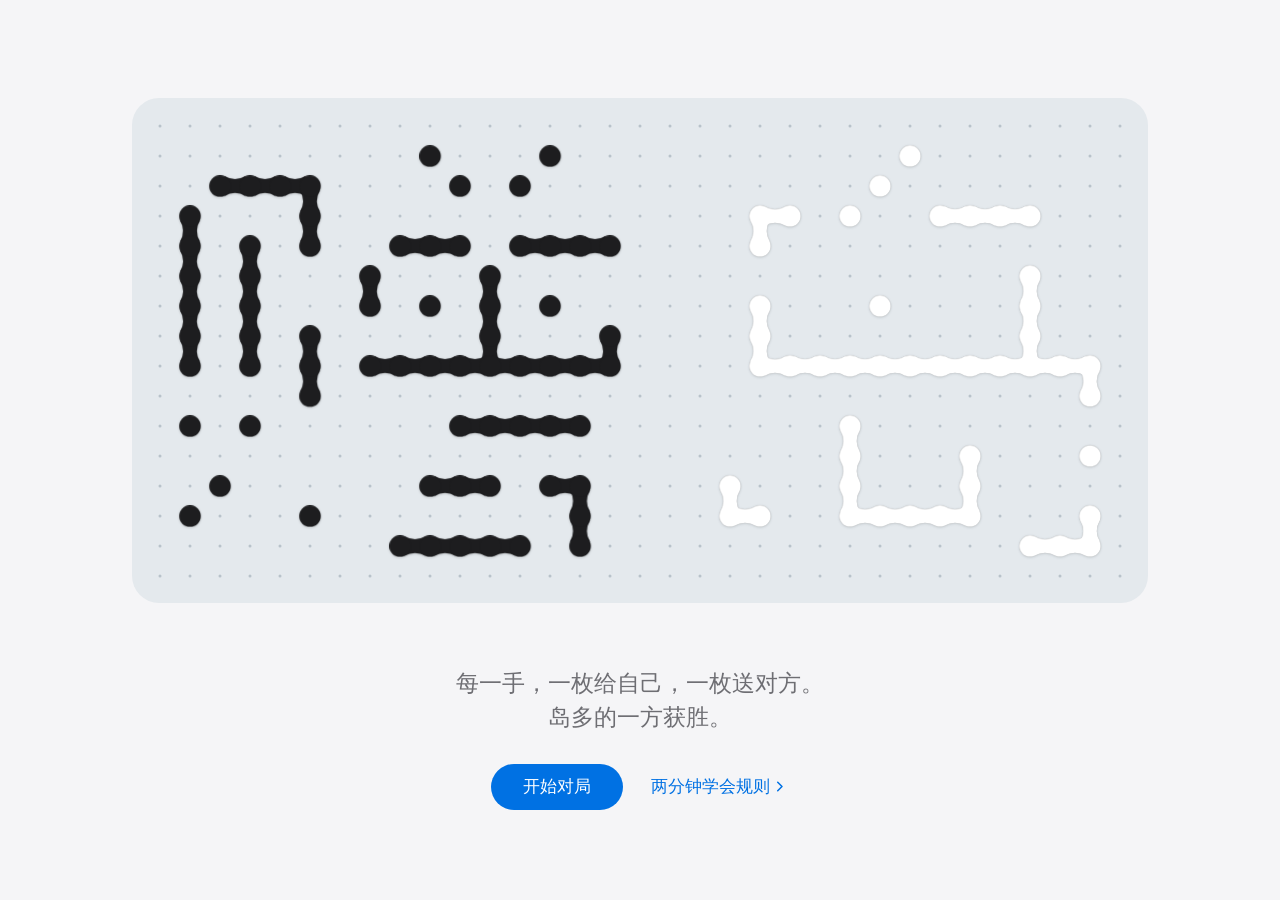
==== commit 861e9287: "前端：线上改为请求同源 API，去掉 AI 思考时间说明 在 localhost 以外的域名打开时，默认请求当前站点的 /api/v1/*， 便于把前端和后端放在同一 HTTPS 域名下部署；?api" ====
--- a/frontend/index.html
+++ b/frontend/index.html
@@ -165,7 +165,6 @@
               <label><input type="radio" name="think" value="deep"><span>深入</span></label>
               <i class="seg-thumb" aria-hidden="true"></i>
             </div>
-            <p class="note" id="think-note"></p>
           </div>
         </div>
       </div>
--- a/frontend/style.css
+++ b/frontend/style.css
@@ -518,7 +518,6 @@
 
 .field { display: grid; gap: 8px; margin-bottom: 18px; }
 .label { font-size: 13px; font-weight: 500; color: var(--ink-2); }
-.note { margin: 0; font-size: 12px; color: var(--ink-3); min-height: 1.4em; }
 
 .seg {
   --count: 2;
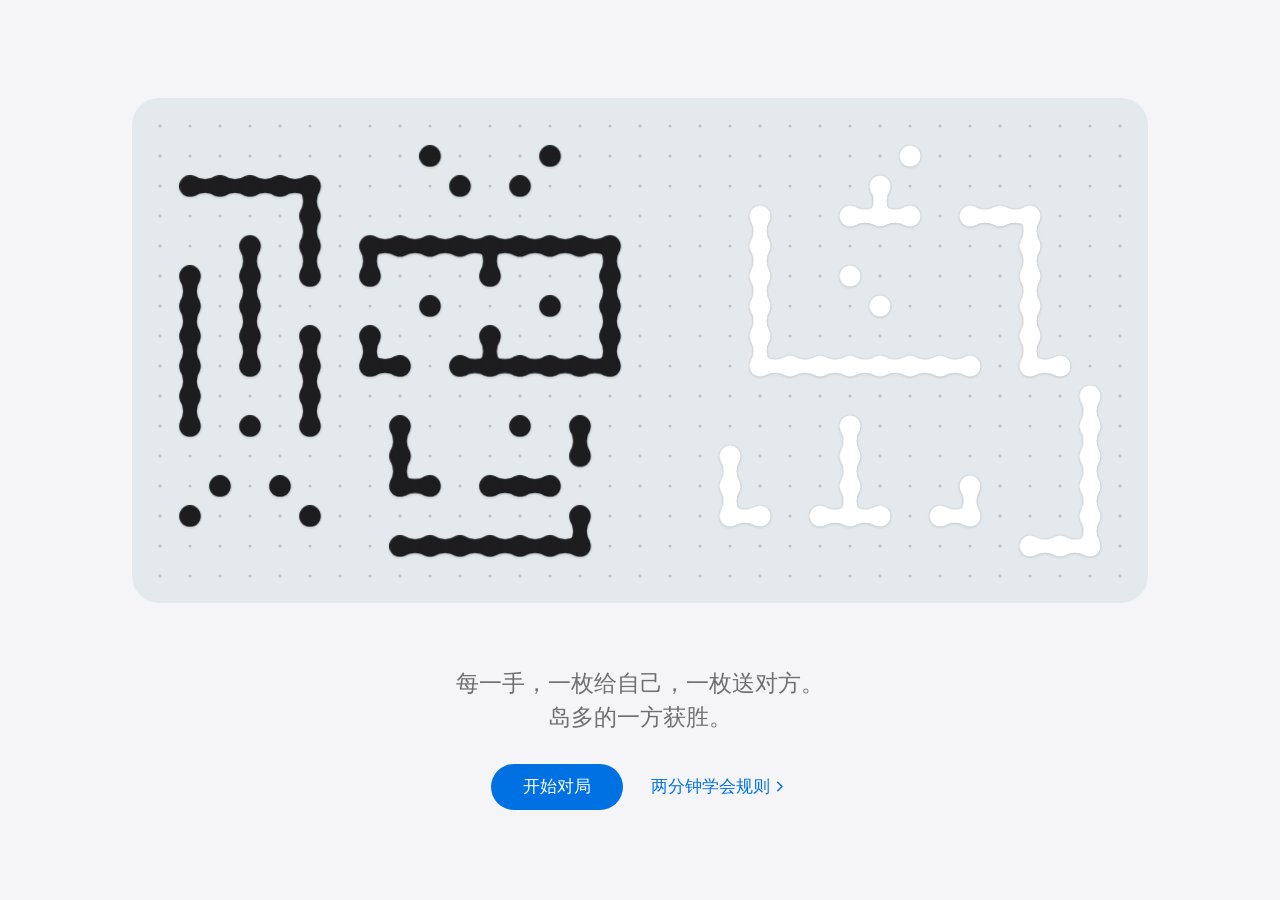
==== commit c1bdeb61: "前端：首页标题下去掉岛数与提示文字 标题棋盘下方只保留“重来 / 再来一局”按钮；该行保持原高度， 按钮出现时页面不会跳动。" ====
--- a/frontend/index.html
+++ b/frontend/index.html
@@ -20,8 +20,6 @@
           <span class="seal"><svg aria-hidden="true"></svg></span>
         </button>
         <div class="title-caption">
-          <div class="title-tally" id="title-tally"></div>
-          <p class="title-hint" id="title-hint" aria-live="polite"></p>
           <button type="button" class="link small title-restore" id="title-restore" hidden>
             <svg viewBox="0 0 24 24" aria-hidden="true"><path d="M4.5 12a7.5 7.5 0 1 0 2.2-5.3L4.5 8.9"/><path d="M4.5 4.5v4.4h4.4"/></svg><span>复原</span>
           </button>
--- a/frontend/style.css
+++ b/frontend/style.css
@@ -706,53 +706,24 @@
   border-radius: calc(var(--cell) * 0.9);
 }
 
-/* Island counts, what to do next, and a way back to the bare title. */
+/* A way back to the bare title; the row keeps its height so the button appears without a jump. */
 .title-caption {
   width: 0;
   min-width: 100%;
-  display: grid;
-  grid-template-columns: auto 1fr auto;
-  grid-template-areas: "tally hint restore";
-  align-items: center;
-  column-gap: 16px;
+  display: flex;
+  justify-content: flex-end;
+  align-items: center;
   min-height: 40px;
   margin-top: 6px;
   padding: 0 6px;
   font-size: 14px;
   color: var(--ink-2);
 }
-.title-board[data-layout="down"] ~ .title-caption {
-  grid-template-columns: 1fr auto;
-  grid-template-areas: "tally restore" "hint hint";
-  row-gap: 2px;
-}
-.title-tally, .title-hint, .title-restore { opacity: 0; transition: opacity 0.6s var(--ease); }
-.masthead.ready .title-tally, .masthead.ready .title-hint, .masthead.ready .title-restore { opacity: 1; }
-.title-tally { grid-area: tally; }
-.title-tally .tally { gap: 18px; animation: none; }
-.title-tally .tally-num { font-size: 20px; }
-.title-tally .delta { min-width: 1.8em; font-size: 13px; }
-.title-hint {
-  grid-area: hint;
-  min-height: 1.45em;
-  margin: 0;
-  text-align: right;
-  transition: opacity 0.16s var(--ease);
-}
-.title-board[data-layout="down"] ~ .title-caption .title-hint { text-align: left; }
-.title-hint.swap { opacity: 0; }
-.title-restore { grid-area: restore; gap: 4px; }
+.title-restore { gap: 4px; opacity: 0; transition: opacity 0.6s var(--ease); }
+.masthead.ready .title-restore { opacity: 1; }
 .title-restore[hidden] { display: none; }
 .masthead.ready .title-restore:disabled { opacity: 0.4; cursor: default; }
 .title-restore svg { width: 15px; height: 15px; }
-.title-tally .tally-label { color: var(--ink); font-weight: 500; }
-.title-hint.thinking::after {
-  content: "";
-  display: inline-block;
-  width: 1.2em;
-  text-align: left;
-  animation: ellipsis 1.2s steps(4) infinite;
-}
 
 /* Once the title has been beaten, the seal sits on its corner like a chop on a painting. */
 .masthead { position: relative; }
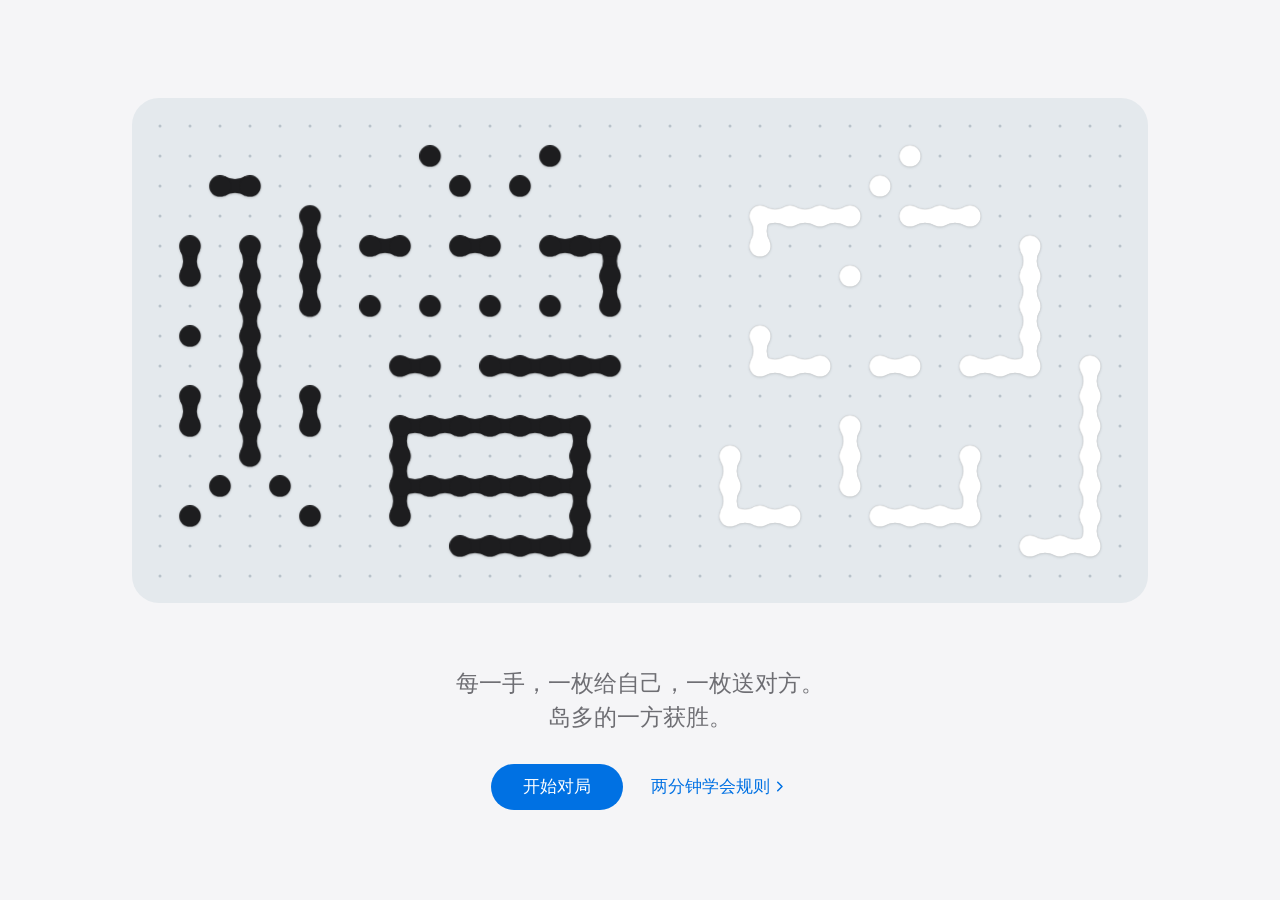
==== commit ed1d42ad: "前端：双人对局可选 7×7、9×9、11×11 棋盘 Co-Authored-By: Claude Opus 5.5 <noreply@anthropic.com>" ====
--- a/frontend/index.html
+++ b/frontend/index.html
@@ -105,7 +105,7 @@
         <div class="score"><span class="num" id="score-1">0</span><span class="unit">岛</span><span class="delta" id="delta-1"></span></div>
       </div>
       <div class="clock">
-        <div class="moves"><span id="move-no">0</span><span class="of">/ 40 手</span></div>
+        <div class="moves"><span id="move-no">0</span><span class="of">/ <span id="move-total">40</span> 手</span></div>
         <div class="balance" id="balance" hidden title="AI 对局势的估计，不是胜率"><i></i></div>
       </div>
       <div class="side right" id="side-2" data-color="2">
@@ -167,6 +167,20 @@
         </div>
       </div>
 
+      <div class="collapse closed" id="human-fields">
+        <div class="collapse-inner">
+          <div class="field">
+            <span class="label" id="lbl-size">棋盘</span>
+            <div class="seg" role="radiogroup" aria-labelledby="lbl-size">
+              <label><input type="radio" name="size" value="7"><span>7 × 7</span></label>
+              <label><input type="radio" name="size" value="9"><span>9 × 9</span></label>
+              <label><input type="radio" name="size" value="11"><span>11 × 11</span></label>
+              <i class="seg-thumb" aria-hidden="true"></i>
+            </div>
+          </div>
+        </div>
+      </div>
+
       <div class="buttons">
         <button type="button" class="btn secondary" id="setup-cancel">取消</button>
         <button type="submit" class="btn primary" id="setup-start">开始对局</button>
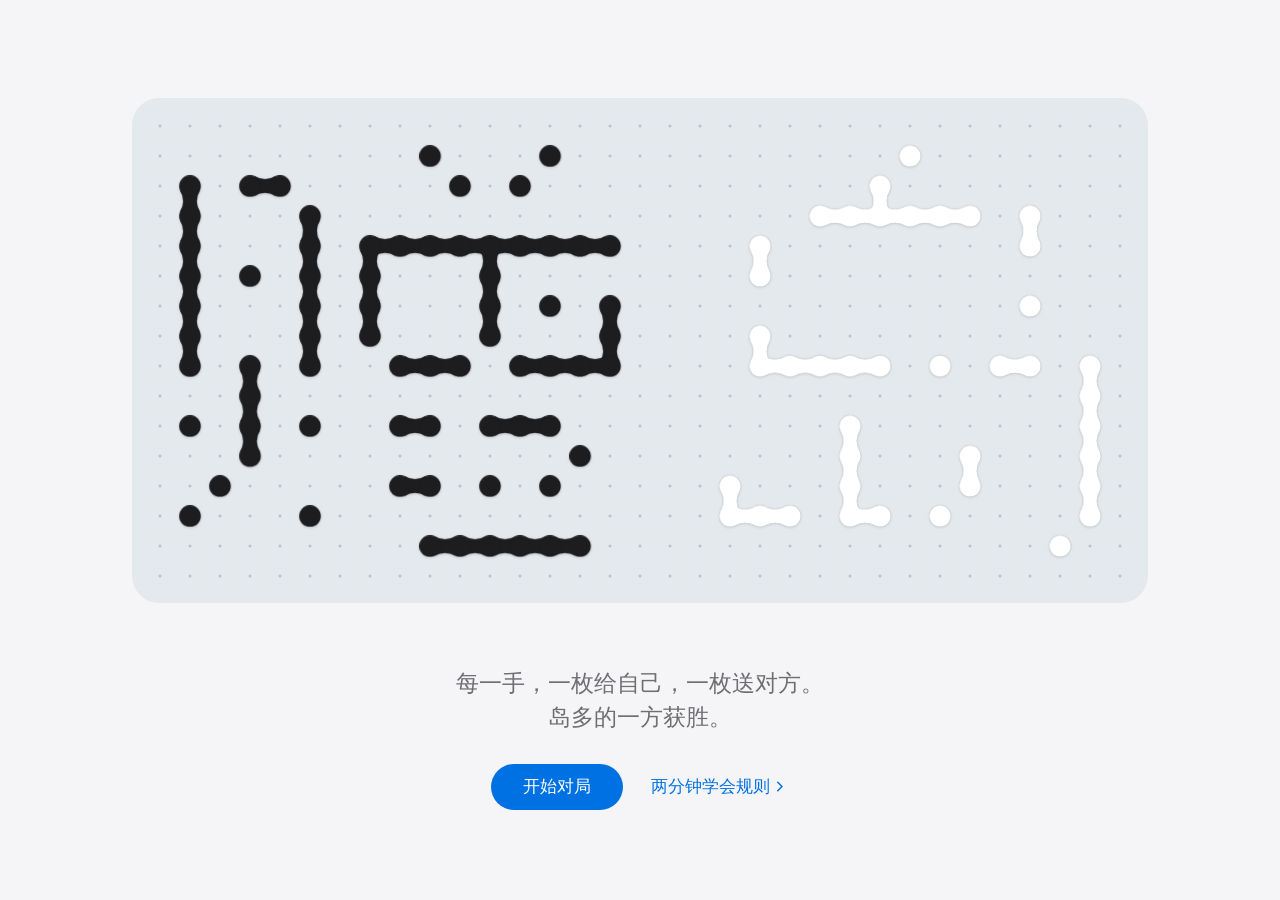
==== commit b1c7863c: "Complete card frontend-setup Codex-Card: frontend-setup" ====
--- a/frontend/index.html
+++ b/frontend/index.html
@@ -134,10 +134,19 @@
       </p>
 
       <div class="field">
+        <span class="label" id="lbl-size">棋盘</span>
+        <div class="seg" role="radiogroup" aria-labelledby="lbl-size">
+          <label><input type="radio" name="size" value="7"><span>7 × 7</span></label>
+          <label><input type="radio" name="size" value="9"><span>9 × 9</span></label>
+          <label><input type="radio" name="size" value="11"><span>11 × 11</span></label>
+          <i class="seg-thumb" aria-hidden="true"></i>
+        </div>
+      </div>
+
+      <div class="field">
         <span class="label" id="lbl-opponent">对手</span>
-        <div class="seg" role="radiogroup" aria-labelledby="lbl-opponent">
+        <div class="seg" id="opponent-seg" role="radiogroup" aria-labelledby="lbl-opponent">
           <label><input type="radio" name="opponent" value="level1"><span>入门</span></label>
-          <label><input type="radio" name="opponent" value="level2"><span>初级</span></label>
           <label><input type="radio" name="opponent" value="level3"><span>进阶</span></label>
           <label><input type="radio" name="opponent" value="best"><span>最强</span></label>
           <label><input type="radio" name="opponent" value="human"><span>双人</span></label>
@@ -152,29 +161,6 @@
             <div class="seg" role="radiogroup" aria-labelledby="lbl-color">
               <label><input type="radio" name="color" value="1"><span>黑子先行</span></label>
               <label><input type="radio" name="color" value="2"><span>白子后行</span></label>
-              <i class="seg-thumb" aria-hidden="true"></i>
-            </div>
-          </div>
-          <div class="field">
-            <span class="label" id="lbl-think">AI 思考</span>
-            <div class="seg" role="radiogroup" aria-labelledby="lbl-think">
-              <label><input type="radio" name="think" value="fast"><span>快</span></label>
-              <label><input type="radio" name="think" value="normal"><span>标准</span></label>
-              <label><input type="radio" name="think" value="deep"><span>深入</span></label>
-              <i class="seg-thumb" aria-hidden="true"></i>
-            </div>
-          </div>
-        </div>
-      </div>
-
-      <div class="collapse closed" id="human-fields">
-        <div class="collapse-inner">
-          <div class="field">
-            <span class="label" id="lbl-size">棋盘</span>
-            <div class="seg" role="radiogroup" aria-labelledby="lbl-size">
-              <label><input type="radio" name="size" value="7"><span>7 × 7</span></label>
-              <label><input type="radio" name="size" value="9"><span>9 × 9</span></label>
-              <label><input type="radio" name="size" value="11"><span>11 × 11</span></label>
               <i class="seg-thumb" aria-hidden="true"></i>
             </div>
           </div>
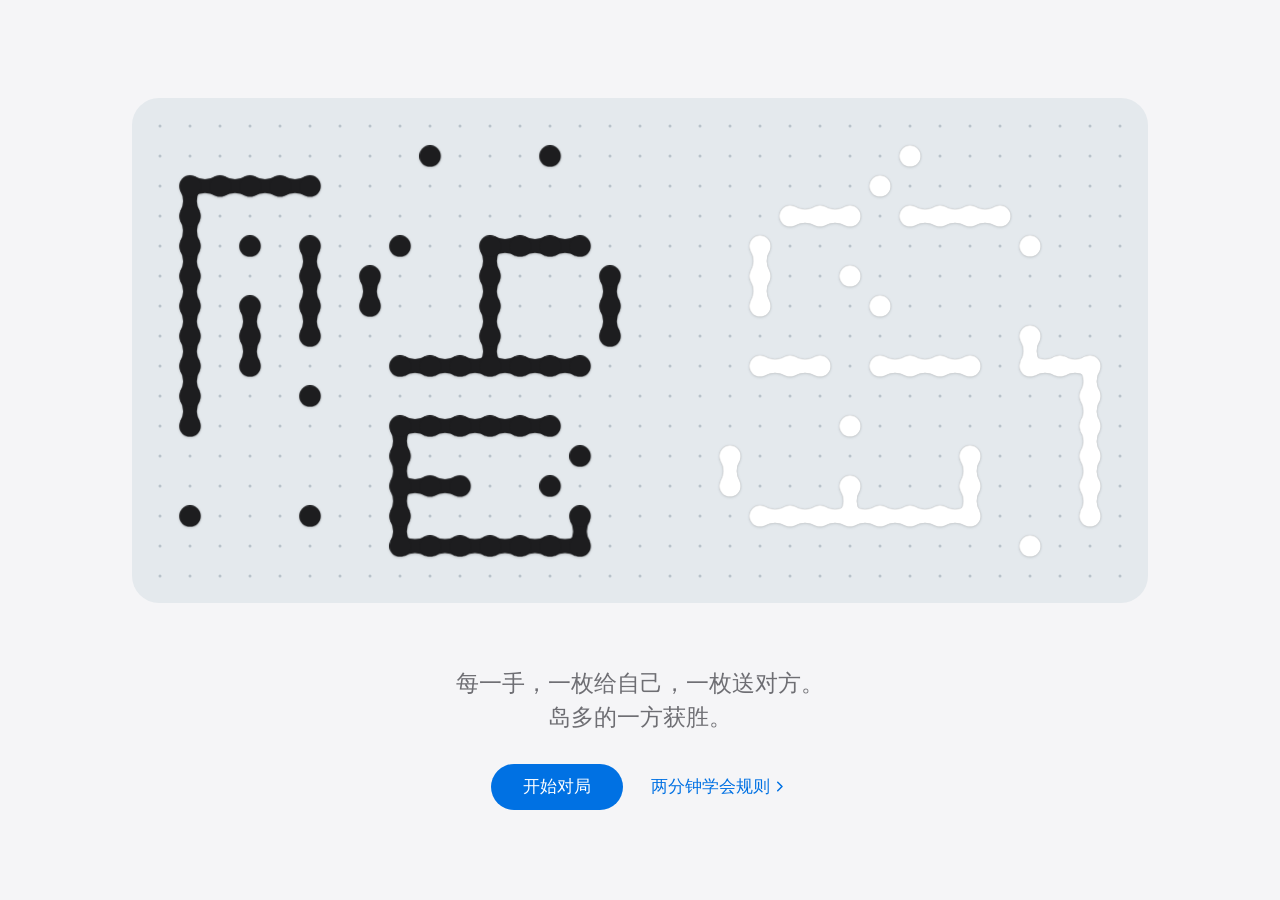
==== commit 8c939192: "Complete card frontend-setup Codex-Card: frontend-setup" ====
--- a/frontend/index.html
+++ b/frontend/index.html
@@ -149,6 +149,7 @@
           <label><input type="radio" name="opponent" value="level1"><span>入门</span></label>
           <label><input type="radio" name="opponent" value="level3"><span>进阶</span></label>
           <label><input type="radio" name="opponent" value="best"><span>最强</span></label>
+          <label hidden><input type="radio" name="opponent" value="classic"><span>电脑</span></label>
           <label><input type="radio" name="opponent" value="human"><span>双人</span></label>
           <i class="seg-thumb" aria-hidden="true"></i>
         </div>
--- a/frontend/style.css
+++ b/frontend/style.css
@@ -542,6 +542,7 @@
   cursor: pointer;
   white-space: nowrap;
 }
+.seg label[hidden] { display: none; }
 .seg input { position: absolute; opacity: 0; pointer-events: none; }
 .seg label:has(input:focus-visible) { outline: 3px solid color-mix(in srgb, var(--accent) 55%, transparent); }
 .seg label:has(input:checked) { font-weight: 600; }
@@ -553,7 +554,7 @@
   background: var(--thumb);
   box-shadow: var(--thumb-shadow);
   transform: translateX(calc(100% * var(--index)));
-  transition: transform 0.38s var(--ease-out);
+  transition: transform 0.38s var(--ease-out), width 0.38s var(--ease-out);
 }
 
 .collapse {
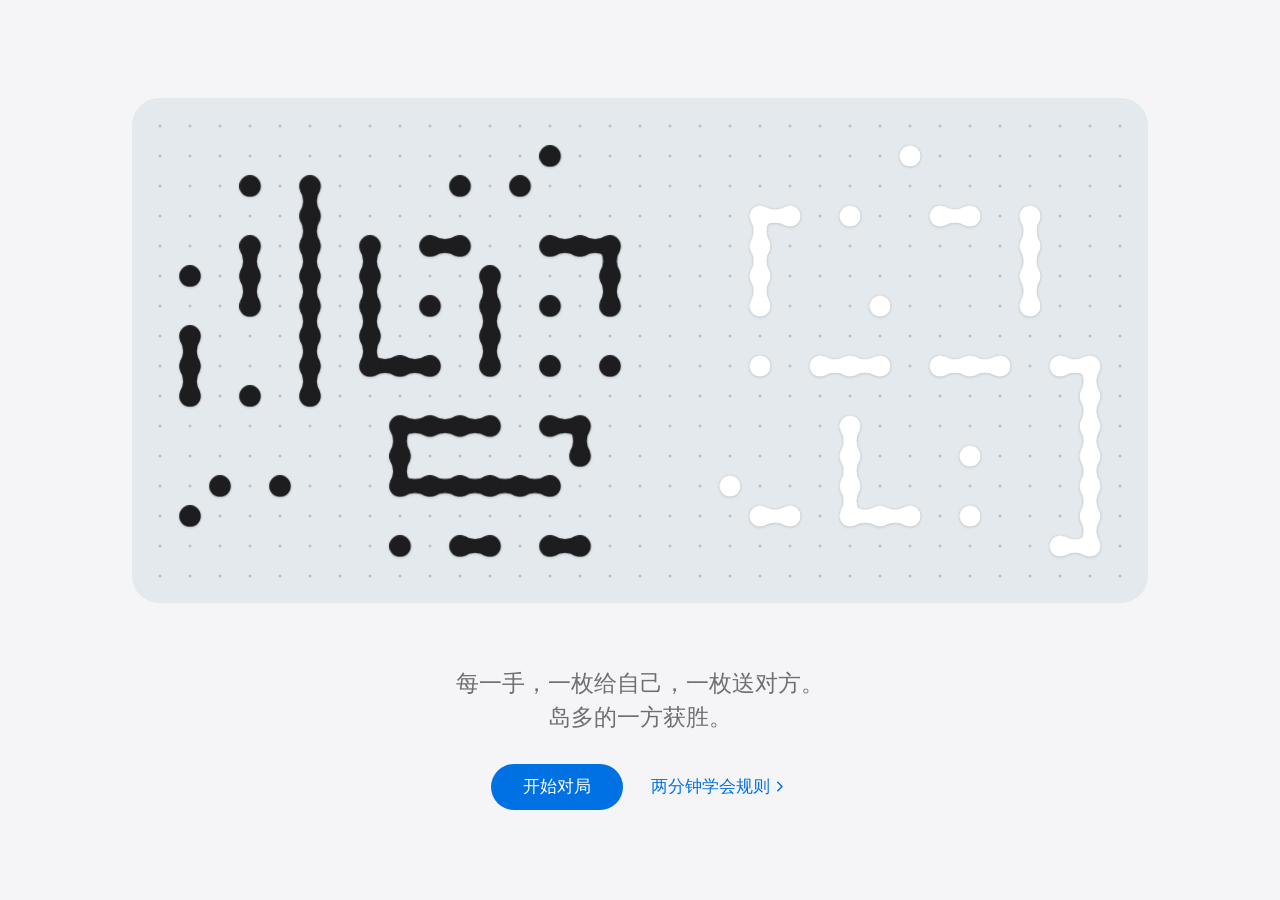
==== commit 1155ccc9: "前端：三种棋盘统一为入门/进阶/最强/双人 入门在所有棋盘上使用经典搜索 AI；9×9 的进阶改用 step 501 模型，最强仍为 step 521500 模型；7×7、11×11 选择进阶或最强时" ====
--- a/frontend/index.html
+++ b/frontend/index.html
@@ -146,10 +146,9 @@
       <div class="field">
         <span class="label" id="lbl-opponent">对手</span>
         <div class="seg" id="opponent-seg" role="radiogroup" aria-labelledby="lbl-opponent">
-          <label><input type="radio" name="opponent" value="level1"><span>入门</span></label>
-          <label><input type="radio" name="opponent" value="level3"><span>进阶</span></label>
+          <label><input type="radio" name="opponent" value="intro"><span>入门</span></label>
+          <label><input type="radio" name="opponent" value="advanced"><span>进阶</span></label>
           <label><input type="radio" name="opponent" value="best"><span>最强</span></label>
-          <label hidden><input type="radio" name="opponent" value="classic"><span>电脑</span></label>
           <label><input type="radio" name="opponent" value="human"><span>双人</span></label>
           <i class="seg-thumb" aria-hidden="true"></i>
         </div>
@@ -165,6 +164,12 @@
               <i class="seg-thumb" aria-hidden="true"></i>
             </div>
           </div>
+        </div>
+      </div>
+
+      <div class="collapse closed" id="dev-note" inert>
+        <div class="collapse-inner">
+          <p class="dev-note" id="dev-note-text" role="status">正在开发中</p>
         </div>
       </div>
 
--- a/frontend/style.css
+++ b/frontend/style.css
@@ -584,6 +584,16 @@
 .btn.primary { background: var(--accent); color: var(--accent-ink); }
 .btn.secondary { background: var(--fill); }
 .btn[hidden] { display: none; }
+.btn:disabled { opacity: 0.4; cursor: default; filter: none; transform: none; }
+.dev-note {
+  margin: 0 0 18px;
+  padding: 12px 14px;
+  border-radius: 12px;
+  background: var(--fill);
+  color: var(--ink-2);
+  font-size: 13px;
+  line-height: 1.5;
+}
 @media (hover: hover) {
   .btn:hover { filter: brightness(1.06); }
 }
